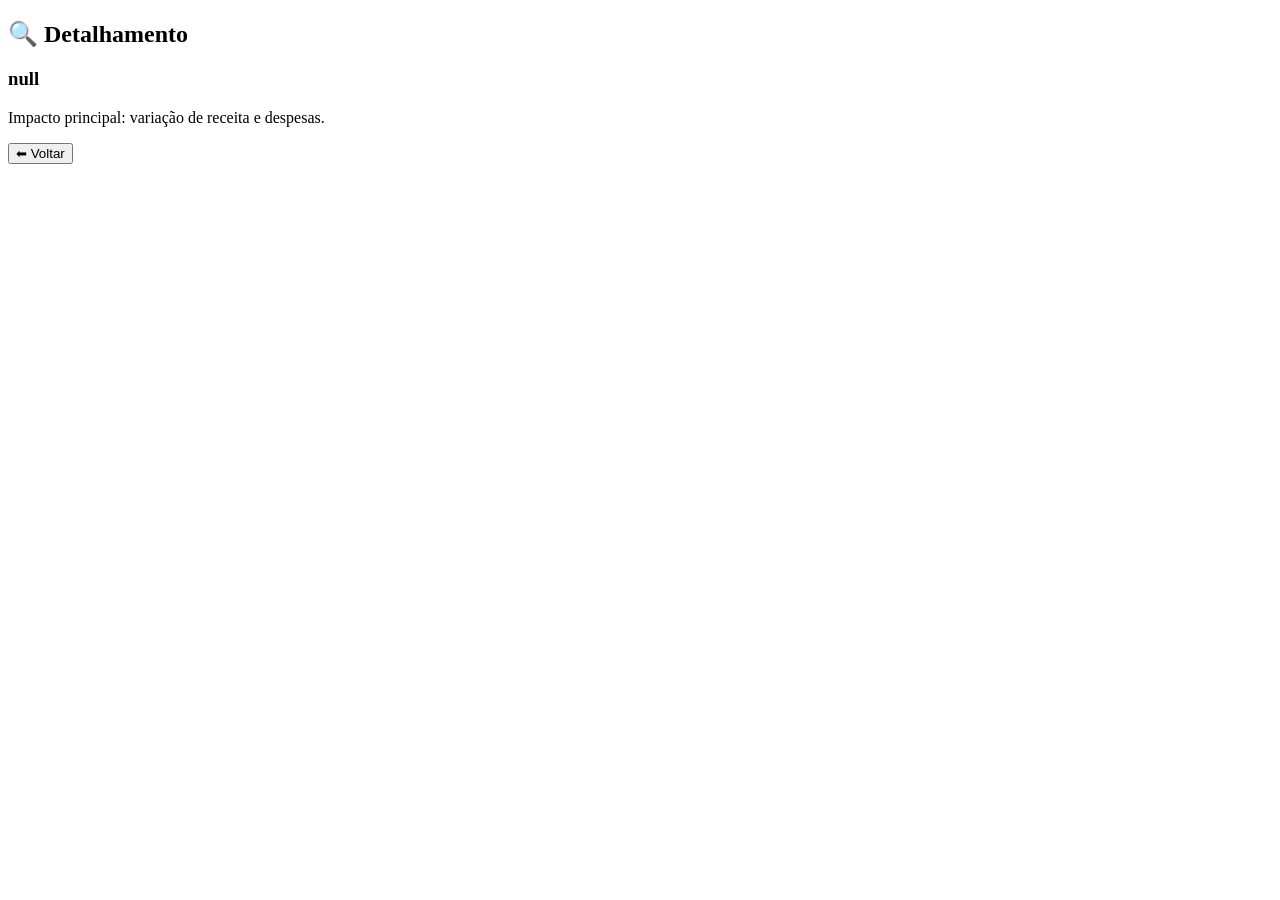
==== detalhes.html @ 0e51e5f8 "Create detalhes.html" ====
<!DOCTYPE html>
<html lang="pt-br">
<head>
<meta charset="UTF-8">
<title>Detalhes</title>
<link rel="stylesheet" href="style.css">
</head>

<body>

<h2>🔍 Detalhamento</h2>

<div id="detalhe"></div>

<button onclick="voltar()">⬅ Voltar</button>

<script>

const linha = localStorage.getItem("linhaSelecionada");

document.getElementById("detalhe").innerHTML =
    "<h3>" + linha + "</h3>" +
    "<p>Impacto principal: variação de receita e despesas.</p>";

function voltar() {
    window.location.href = "index.html";
}

</script>

</body>
</html>
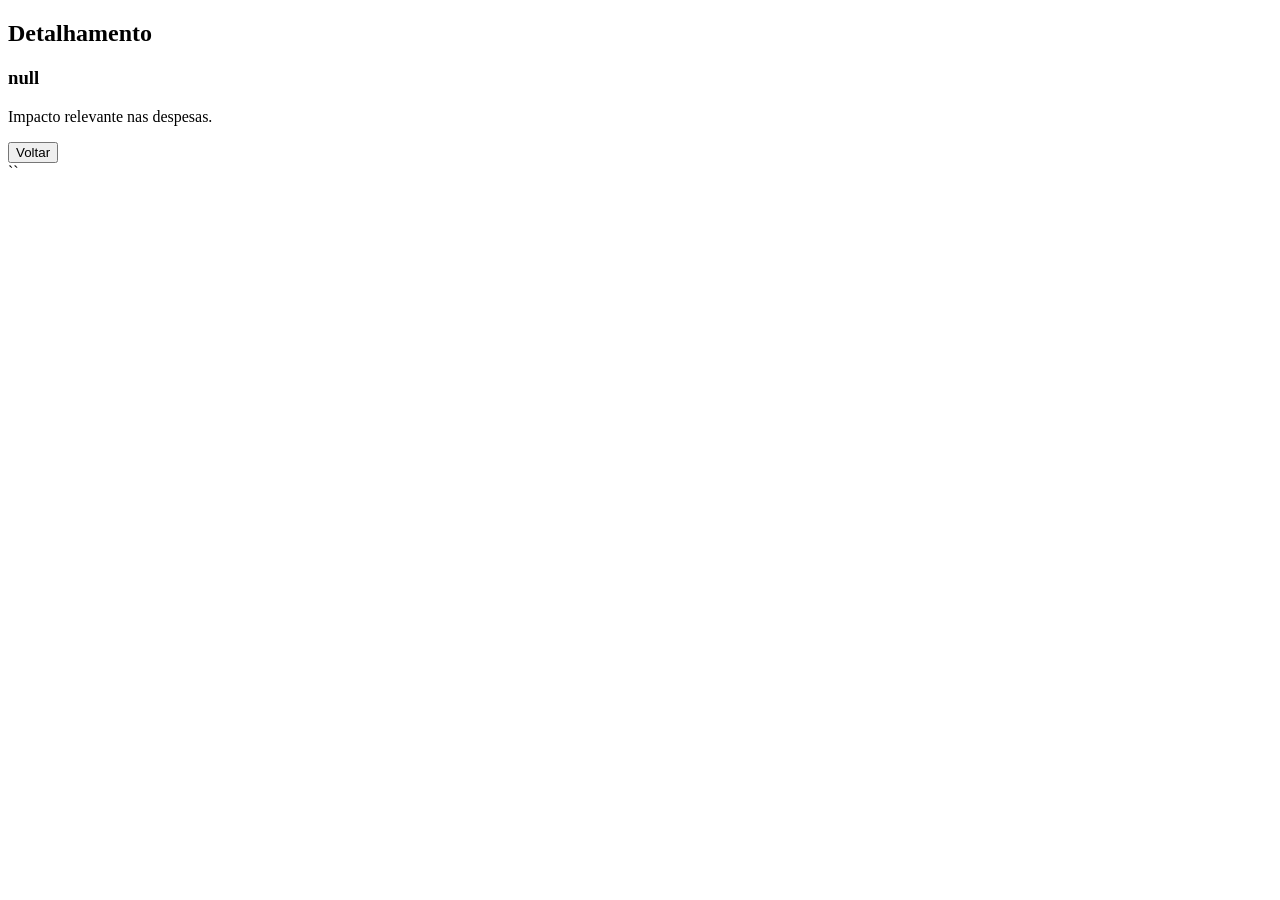
==== commit 655010a4: "Update detalhes.html" ====
--- a/detalhes.html
+++ b/detalhes.html
@@ -1,32 +1,34 @@
 <!DOCTYPE html>
-<html lang="pt-br">
+<html>
 <head>
 <meta charset="UTF-8">
-<title>Detalhes</title>
-<link rel="stylesheet" href="style.css">
+<title>Detalhe</title>
+<link rel="stylesheet" href="estilo.css">
 </head>
 
 <body>
 
-<h2>🔍 Detalhamento</h2>
+<div class="main">
 
-<div id="detalhe"></div>
+<h2>Detalhamento</h2>
 
-<button onclick="voltar()">⬅ Voltar</button>
+<div id="info"></div>
+
+<button onclick="voltar()">Voltar</button>
+
+</div>
 
 <script>
+let linha = localStorage.getItem("linha");
 
-const linha = localStorage.getItem("linhaSelecionada");
+document.getElementById("info").innerHTML =
+"<h3>"+linha+"</h3><p>Impacto relevante nas despesas.</p>";
 
-document.getElementById("detalhe").innerHTML =
-    "<h3>" + linha + "</h3>" +
-    "<p>Impacto principal: variação de receita e despesas.</p>";
-
-function voltar() {
-    window.location.href = "index.html";
+function voltar(){
+window.location.href = "dre.html";
 }
-
 </script>
 
 </body>
 </html>
+``
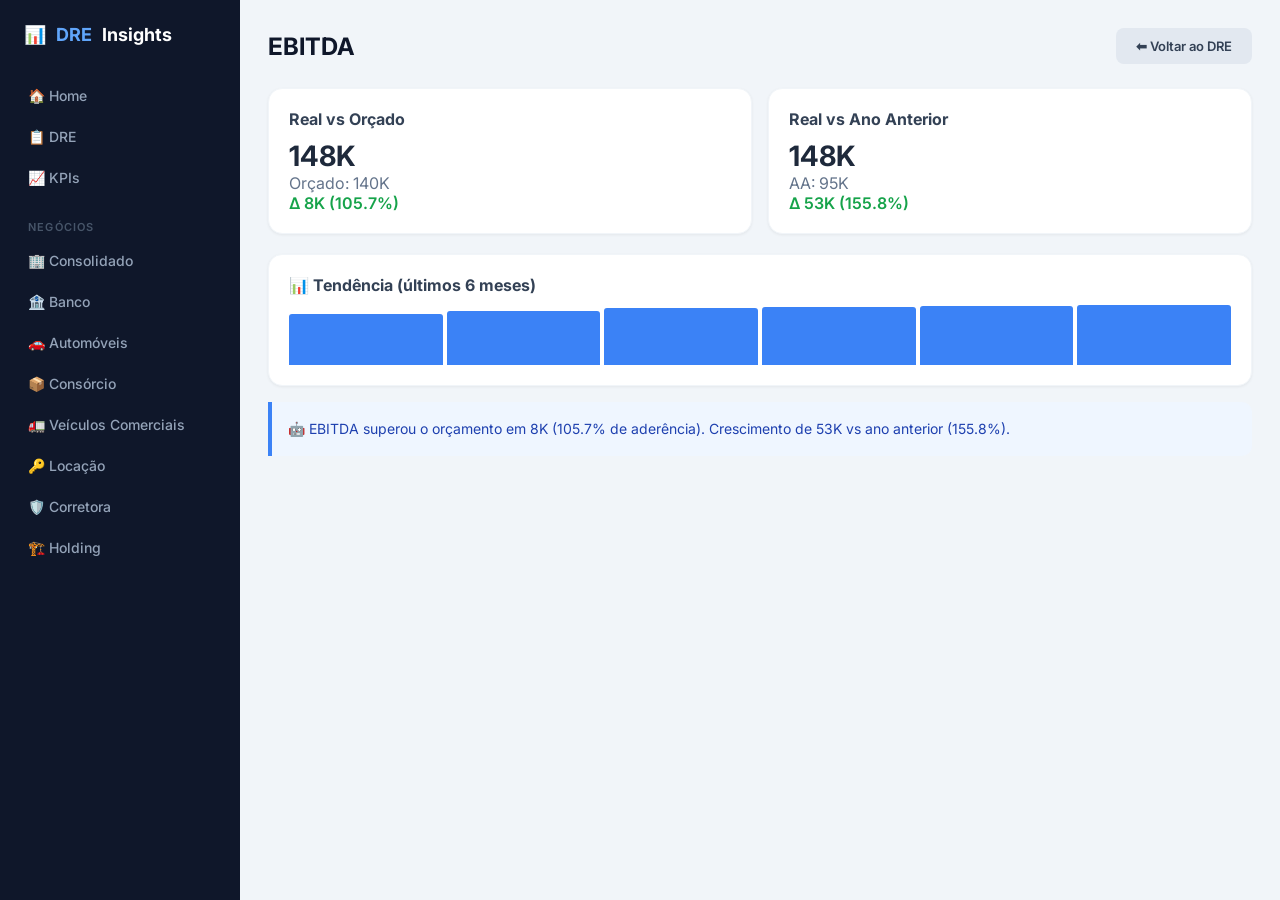
==== commit 2a21c0b3: "Update detalhes.html" ====
--- a/detalhes.html
+++ b/detalhes.html
@@ -1,34 +1,42 @@
 <!DOCTYPE html>
-<html>
-<head>
-<meta charset="UTF-8">
-<title>Detalhe</title>
-<link rel="stylesheet" href="estilo.css">
-</head>
-
+<html lang="pt-br">
+<head><meta charset="UTF-8"><title>Detalhe</title>
+<link rel="stylesheet" href="estilo.css"></head>
 <body>
 
-<div class="main">
-
-<h2>Detalhamento</h2>
-
-<div id="info"></div>
-
-<button onclick="voltar()">Voltar</button>
-
+<div class="sidebar">
+    <div class="logo">📊 <span>DRE</span> Insights</div>
+    <a href="index.html">🏠 Home</a>
+    <a href="dre.html">📋 DRE</a>
+    <a href="kpi.html">📈 KPIs</a>
+    <div class="section-title">Negócios</div>
+    <a href="dre.html">🏢 Consolidado</a>
+    <a href="dre.html">🏦 Banco</a>
+    <a href="dre.html">🚗 Automóveis</a>
+    <a href="dre.html">📦 Consórcio</a>
+    <a href="dre.html">🚛 Veículos Comerciais</a>
+    <a href="dre.html">🔑 Locação</a>
+    <a href="dre.html">🛡️ Corretora</a>
+    <a href="dre.html">🏗️ Holding</a>
 </div>
 
-<script>
-let linha = localStorage.getItem("linha");
+<div class="main">
+    <div class="topbar">
+        <h1 id="detTitulo">Detalhe</h1>
+        <button class="btn btn-secondary" onclick="location.href='dre.html'">⬅ Voltar ao DRE</button>
+    </div>
 
-document.getElementById("info").innerHTML =
-"<h3>"+linha+"</h3><p>Impacto relevante nas despesas.</p>";
+    <div class="detail-grid" id="detGrid"></div>
 
-function voltar(){
-window.location.href = "dre.html";
-}
-</script>
+    <div class="detail-card" style="margin-bottom:16px">
+        <h4>📊 Tendência (últimos 6 meses)</h4>
+        <div class="mini-bar" id="miniBars"></div>
+    </div>
 
-</body>
-</html>
-``
+    <div class="insight-box" id="insightText">Carregando insight...</div>
+</div>
+
+<script src="dados.js"></script>
+<script src="app.js"></script>
+<script>renderDetalhe();</script>
+</body></html>
--- a/estilo.css
+++ b/estilo.css
@@ -0,0 +1,78 @@
+@import url('https://fonts.googleapis.com/css2?family=Inter:wght@300;400;500;600;700&display=swap');
+*{margin:0;padding:0;box-sizing:border-box}
+body{font-family:'Inter','Segoe UI',sans-serif;background:#f1f5f9;color:#1e293b;display:flex;min-height:100vh}
+::-webkit-scrollbar{width:6px}
+::-webkit-scrollbar-thumb{background:#cbd5e1;border-radius:3px}
+
+.sidebar{width:240px;background:#0f172a;color:#e2e8f0;padding:24px 16px;position:fixed;top:0;left:0;height:100vh;overflow-y:auto;z-index:100;display:flex;flex-direction:column}
+.sidebar .logo{display:flex;align-items:center;gap:10px;font-size:18px;font-weight:700;color:#fff;margin-bottom:32px;padding:0 8px}
+.sidebar .logo span{color:#60a5fa}
+.sidebar a{display:flex;align-items:center;gap:10px;color:#94a3b8;text-decoration:none;padding:10px 12px;border-radius:8px;font-size:14px;font-weight:500;transition:all .2s;margin-bottom:4px}
+.sidebar a:hover,.sidebar a.active{background:#1e293b;color:#fff}
+.sidebar .section-title{font-size:11px;text-transform:uppercase;letter-spacing:1.2px;color:#475569;margin:20px 12px 8px;font-weight:600}
+
+.main{margin-left:240px;padding:28px;flex:1;min-height:100vh}
+
+.topbar{display:flex;justify-content:space-between;align-items:center;margin-bottom:24px;flex-wrap:wrap;gap:12px}
+.topbar h1{font-size:24px;font-weight:700;color:#0f172a}
+.topbar .filters{display:flex;gap:10px}
+.topbar select{padding:8px 14px;border:1px solid #e2e8f0;border-radius:8px;font-size:13px;font-family:inherit;background:#fff;color:#334155;cursor:pointer;outline:none;transition:border .2s}
+.topbar select:focus{border-color:#3b82f6}
+
+.cards{display:grid;grid-template-columns:repeat(auto-fill,minmax(220px,1fr));gap:16px;margin-bottom:24px}
+.card{background:#fff;padding:20px;border-radius:14px;box-shadow:0 1px 3px rgba(0,0,0,.06),0 1px 2px rgba(0,0,0,.04);transition:all .25s;cursor:pointer;border:1px solid #f1f5f9;position:relative;overflow:hidden}
+.card::before{content:'';position:absolute;top:0;left:0;width:4px;height:100%;background:#3b82f6;border-radius:14px 0 0 14px}
+.card:hover{transform:translateY(-2px);box-shadow:0 4px 12px rgba(0,0,0,.1)}
+.card .card-title{font-size:12px;font-weight:600;text-transform:uppercase;letter-spacing:.5px;color:#64748b;margin-bottom:8px}
+.card .card-value{font-size:26px;font-weight:700;color:#0f172a;margin-bottom:6px}
+.card .card-meta{display:flex;gap:12px;font-size:12px}
+
+.tag{padding:2px 8px;border-radius:20px;font-weight:600;font-size:11px}
+.tag.green{background:#dcfce7;color:#16a34a}
+.tag.red{background:#fee2e2;color:#dc2626}
+.tag.yellow{background:#fef3c7;color:#d97706}
+
+.table-container{background:#fff;border-radius:14px;box-shadow:0 1px 3px rgba(0,0,0,.06);overflow:auto;border:1px solid #f1f5f9}
+table{width:100%;border-collapse:collapse}
+thead th{background:#1e3a5f;color:#fff;padding:12px 14px;font-size:11px;font-weight:600;text-transform:uppercase;letter-spacing:.5px;text-align:right;position:sticky;top:0;z-index:10;white-space:nowrap}
+thead th:first-child{text-align:left}
+tbody td{padding:10px 14px;font-size:13px;border-bottom:1px solid #f1f5f9;text-align:right;white-space:nowrap}
+tbody td:first-child{text-align:left}
+tbody tr{cursor:pointer;transition:background .15s}
+tbody tr:hover{background:#f8fafc}
+
+tr.n1{font-weight:700;background:#f8fafc}
+tr.n2 td:first-child{padding-left:28px}
+tr.n3 td:first-child{padding-left:48px;font-weight:400}
+tr.n4 td:first-child{padding-left:68px;font-weight:400;color:#64748b}
+tr.sub{background:#eff6ff;font-weight:700}
+tr.total-final{background:#0f172a;font-weight:700}
+tr.total-final td{color:#fff!important}
+tr.sep-row td{padding:4px;border:none;background:#f1f5f9;height:6px}
+
+.val-pos{color:#16a34a;font-weight:600}
+.val-neg{color:#dc2626;font-weight:600}
+.expand-icon{display:inline-block;width:18px;font-size:10px;color:#94a3b8;cursor:pointer;transition:transform .2s;margin-right:4px}
+.expand-icon.open{transform:rotate(90deg)}
+.hidden{display:none}
+
+.kpi-grid{display:grid;grid-template-columns:repeat(auto-fill,minmax(280px,1fr));gap:16px}
+.kpi-card{background:#fff;padding:20px;border-radius:14px;box-shadow:0 1px 3px rgba(0,0,0,.06);border:1px solid #f1f5f9}
+.kpi-card .kpi-name{font-size:13px;color:#64748b;font-weight:500;margin-bottom:8px}
+.kpi-card .kpi-value{font-size:28px;font-weight:700;color:#0f172a}
+.kpi-card .kpi-bar{height:6px;background:#e2e8f0;border-radius:3px;margin:12px 0;overflow:hidden}
+.kpi-card .kpi-bar-fill{height:100%;border-radius:3px;transition:width .5s}
+.kpi-card .kpi-footer{display:flex;justify-content:space-between;font-size:12px;color:#94a3b8}
+
+.detail-grid{display:grid;grid-template-columns:1fr 1fr;gap:16px;margin-bottom:20px}
+.detail-card{background:#fff;padding:20px;border-radius:14px;box-shadow:0 1px 3px rgba(0,0,0,.06);border:1px solid #f1f5f9}
+.detail-card h4{margin-bottom:10px;color:#334155}
+.mini-bar{display:flex;align-items:flex-end;gap:4px;height:60px}
+.mini-bar div{flex:1;background:#3b82f6;border-radius:3px 3px 0 0;transition:height .3s}
+.insight-box{background:#eff6ff;border-left:4px solid #3b82f6;padding:16px;border-radius:0 10px 10px 0;margin-top:16px;font-size:14px;line-height:1.6;color:#1e40af}
+
+.btn{padding:10px 20px;border:none;border-radius:8px;font-family:inherit;font-weight:600;font-size:13px;cursor:pointer;transition:all .2s;text-decoration:none;display:inline-block}
+.btn-primary{background:#3b82f6;color:#fff}
+.btn-primary:hover{background:#2563eb}
+.btn-secondary{background:#e2e8f0;color:#334155}
+.btn-secondary:hover{background:#cbd5e1}
